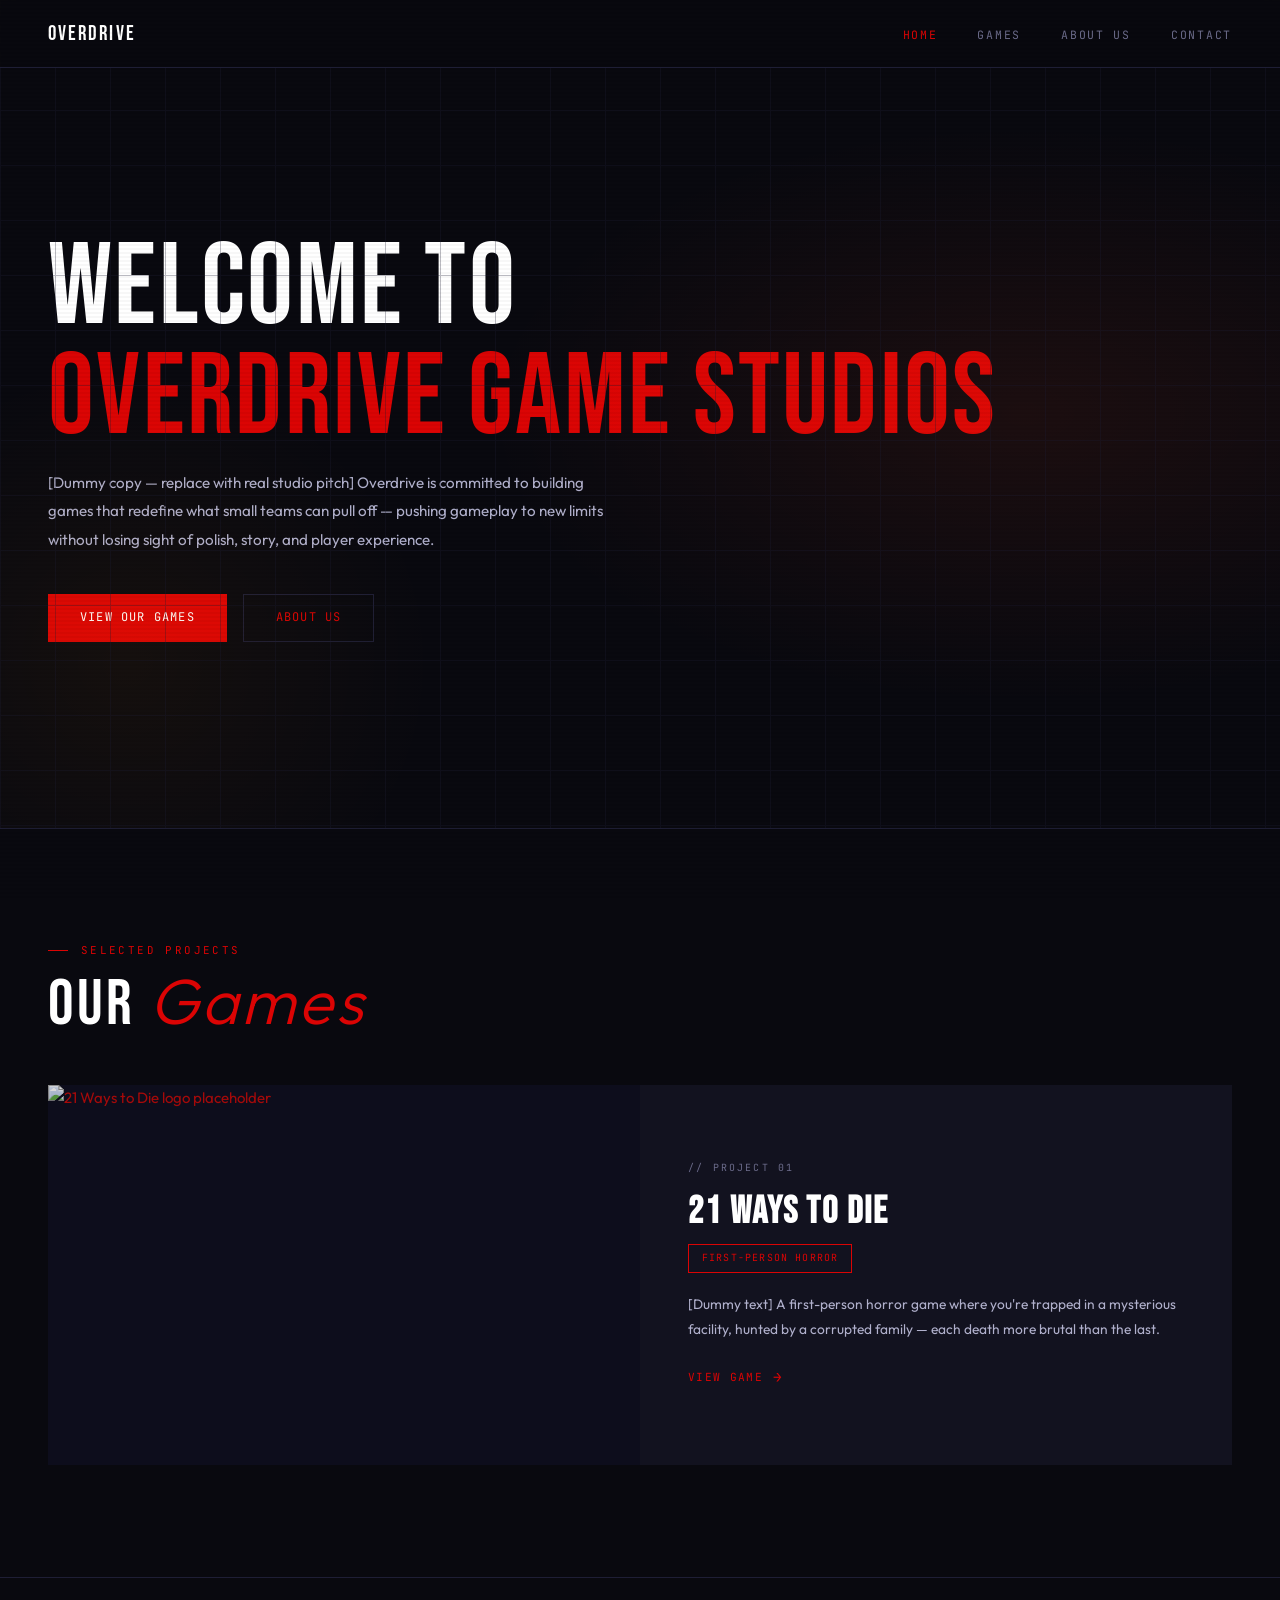
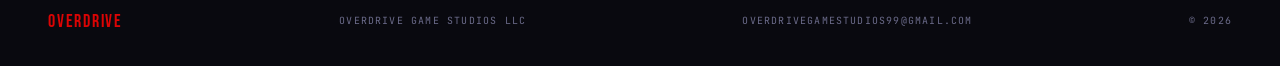
==== index.html @ 9da8c762 "Update index.html" ====
<!DOCTYPE html>
<html lang="en">
<head>
<meta charset="UTF-8"/>
<meta name="viewport" content="width=device-width,initial-scale=1.0"/>
<title>Overdrive Game Studios</title>
<link href="https://fonts.googleapis.com/css2?family=Bebas+Neue&family=Outfit:wght@300;400;500;600&family=JetBrains+Mono:wght@300;400;500&display=swap" rel="stylesheet"/>
<link rel="stylesheet" href="styles.css"/>
</head>
<body>

<nav>
  <a href="index.html" class="nav-logo">
    <img src="https://static.wixstatic.com/media/e54274_16ae863a0cc0450b8e6d7e84aead2220~mv2.png" alt="Overdrive logo placeholder" onerror="this.style.display='none'"/>
    <span>OVERDRIVE</span>
  </a>
  <ul class="nav-links">
    <li><a href="index.html" class="active">Home</a></li>
    <li><a href="games.html">Games</a></li>
    <li><a href="about.html">About Us</a></li>
    <li><a href="contact.html">Contact</a></li>
  </ul>
</nav>

<section id="hero">
  <div class="hero-noise"></div>
  <div class="hero-grid-bg"></div>
  <div class="hero-name">WELCOME TO<br/><span>OVERDRIVE GAME STUDIOS</span></div>
  <p class="hero-desc">[Dummy copy — replace with real studio pitch] Overdrive is committed to building games that redefine what small teams can pull off — pushing gameplay to new limits without losing sight of polish, story, and player experience.</p>
  <div class="hero-ctas">
    <a href="games.html" class="btn btn-primary">View Our Games</a>
    <a href="about.html" class="btn btn-secondary">About Us</a>
  </div>
</section>

<section id="work">
  <div class="section-eyebrow">Selected Projects</div>
  <div class="section-title" style="margin-bottom:3rem;">Our <em>Games</em></div>

  <div class="projects-list">
    <a href="games.html#21-ways-to-die" class="project-row">
      <div class="project-img-area">
        <img src="https://static.wixstatic.com/media/e54274_16ae863a0cc0450b8e6d7e84aead2220~mv2.png" alt="21 Ways to Die logo placeholder"/>
      </div>
      <div class="project-info">
        <div class="project-index">// Project 01</div>
        <h2>21 Ways To Die</h2>
        <div class="project-genre">First-Person Horror</div>
        <p class="project-desc">[Dummy text] A first-person horror game where you're trapped in a mysterious facility, hunted by a corrupted family — each death more brutal than the last.</p>
        <span class="view-btn">View Game</span>
      </div>
    </a>
</section>

<footer>
  <span class="footer-logo">OVERDRIVE</span>
  <span class="meta">Overdrive Game Studios LLC</span>
  <span class="meta">overdrivegamestudios99@gmail.com</span>
  <span class="meta">© 2026</span>
</footer>

</body>
</html>
---- styles.css ----
:root {
  --bg: #09090f;
  --surface: #0f0f1a;
  --card: #12121f;
  --border: #1e1e35;
  --accent: #db0404;
  --accent2: #db0404;
  --text: #db0404;
  --muted: #6b6b8a;
  --light: #b0b0cc;
}

*, *::before, *::after { box-sizing: border-box; margin: 0; padding: 0; }
html { scroll-behavior: smooth; }

body {
  background: var(--bg);
  color: var(--text);
  font-family: 'Outfit', sans-serif;
  font-size: 15px;
  line-height: 1.7;
  overflow-x: hidden;
}

body::before {
  content: '';
  position: fixed;
  inset: 0;
  background: repeating-linear-gradient(0deg, transparent, transparent 2px, rgba(0,0,0,0.03) 2px, rgba(0,0,0,0.03) 4px);
  pointer-events: none;
  z-index: 1000;
}

/* ── NAV ── */
nav {
  position: fixed;
  top: 0; left: 0; right: 0;
  z-index: 500;
  display: flex;
  align-items: center;
  justify-content: space-between;
  padding: 1rem 3rem;
  background: rgba(9,9,15,0.92);
  backdrop-filter: blur(20px);
  border-bottom: 1px solid var(--border);
}

.nav-logo {
  display: flex;
  align-items: center;
  gap: .7rem;
  text-decoration: none;
  color: var(--accent);
}
.nav-logo img { height: 28px; width: 28px; object-fit: contain; }
.nav-logo span {
  font-family: 'Bebas Neue', sans-serif;
  font-size: 1.3rem;
  letter-spacing: .1em;
  color: #fff;
}

.nav-links { display: flex; gap: 2.5rem; list-style: none; }
.nav-links a {
  font-family: 'JetBrains Mono', monospace;
  color: var(--muted);
  text-decoration: none;
  font-size: .72rem;
  letter-spacing: .15em;
  text-transform: uppercase;
  transition: color .2s;
}
.nav-links a:hover, .nav-links a.active { color: var(--accent); }

/* ── GENERIC SECTION ── */
section { padding: 7rem 3rem; border-top: 1px solid var(--border); }
section:first-of-type { border-top: none; }

.section-eyebrow {
  font-family: 'JetBrains Mono', monospace;
  font-size: .68rem;
  letter-spacing: .22em;
  text-transform: uppercase;
  color: var(--accent);
  margin-bottom: .6rem;
  display: flex;
  align-items: center;
  gap: .8rem;
}
.section-eyebrow::before { content:''; display:block; width:20px; height:1px; background:var(--accent); }

.section-title {
  font-family: 'Bebas Neue', sans-serif;
  font-size: clamp(2.5rem, 5vw, 4.5rem);
  line-height: 1;
  letter-spacing: .05em;
  color: #fff;
}
.section-title em { font-style: italic; color: var(--accent2); font-family: 'Outfit', sans-serif; font-weight: 300; }

.btn {
  display: inline-flex;
  align-items: center;
  gap: .5rem;
  padding: .8rem 2rem;
  font-family: 'JetBrains Mono', monospace;
  font-size: .75rem;
  letter-spacing: .1em;
  text-transform: uppercase;
  cursor: pointer;
  transition: all .2s;
  border: none;
  text-decoration: none;
}
.btn-primary { background: var(--accent); color: #fff; }
.btn-primary:hover { background: #ff6640; transform: translateY(-2px); }
.btn-secondary { background: transparent; color: var(--text); border: 1px solid var(--border); }
.btn-secondary:hover { border-color: var(--accent); color: var(--accent); transform: translateY(-2px); }

/* ── HERO (home) ── */
#hero {
  min-height: 92vh;
  display: flex;
  flex-direction: column;
  justify-content: center;
  padding: 8rem 3rem 5rem;
  position: relative;
  overflow: hidden;
}
.hero-noise {
  position: absolute; inset: 0;
  background-image:
    radial-gradient(ellipse 60% 50% at 80% 50%, rgba(255,77,28,.08) 0%, transparent 70%),
    radial-gradient(ellipse 40% 60% at 10% 80%, rgba(255,149,0,.05) 0%, transparent 60%);
  pointer-events: none;
}
.hero-grid-bg {
  position: absolute; inset: 0;
  background-image:
    linear-gradient(var(--border) 1px, transparent 1px),
    linear-gradient(90deg, var(--border) 1px, transparent 1px);
  background-size: 55px 55px;
  opacity: .3;
  pointer-events: none;
}
.hero-eyebrow {
  font-family: 'JetBrains Mono', monospace;
  font-size: .7rem;
  letter-spacing: .25em;
  text-transform: uppercase;
  color: var(--accent);
  margin-bottom: 1.5rem;
  display: flex; align-items: center; gap: 1rem;
}
.hero-eyebrow::before { content: ''; display:block; width:40px; height:1px; background:var(--accent); }
.hero-name {
  font-family: 'Bebas Neue', sans-serif;
  font-size: clamp(3.2rem, 9vw, 7.5rem);
  line-height: .95;
  letter-spacing: .02em;
  color: #fff;
  margin-bottom: 1rem;
}
.hero-name span { color: var(--accent); }
.hero-desc {
  max-width: 560px;
  color: var(--light);
  font-size: .95rem;
  line-height: 1.85;
  margin-bottom: 2.5rem;
}
.hero-ctas { display: flex; gap: 1rem; flex-wrap: wrap; }

/* ── GAME / PROJECT ROWS ── */
.projects-list { display: flex; flex-direction: column; gap: 2px; background: var(--border); }
.project-row {
  background: var(--card);
  display: grid;
  grid-template-columns: 1fr 1fr;
  min-height: 380px;
  text-decoration: none;
  color: inherit;
  position: relative;
  overflow: hidden;
  transition: background .3s;
}
.project-row:hover { background: #15152a; }
.project-row:nth-child(even) { direction: rtl; }
.project-row:nth-child(even) > * { direction: ltr; }
.project-img-area {
  position: relative; overflow: hidden; min-height: 340px;
  background: #0d0d1c;
  display: flex; align-items: center; justify-content: center;
}
.project-img-area img {
  width: 100%; height: 100%; object-fit: cover;
  filter: saturate(.85) brightness(.85);
  transition: filter .4s, transform .5s;
}
.project-row:hover .project-img-area img { filter: saturate(1) brightness(1); transform: scale(1.03); }
.project-info { padding: 3rem; display: flex; flex-direction: column; justify-content: center; }
.project-index {
  font-family: 'JetBrains Mono', monospace; font-size: .62rem; letter-spacing: .22em;
  text-transform: uppercase; color: var(--muted); margin-bottom: 1rem;
}
.project-info h2 {
  font-family: 'Bebas Neue', sans-serif; font-size: clamp(1.8rem, 3vw, 2.6rem);
  letter-spacing: .05em; color: #fff; margin-bottom: .8rem; line-height: 1;
}
.project-genre {
  display: inline-flex; align-items: center; gap: .5rem;
  font-family: 'JetBrains Mono', monospace; font-size: .62rem; letter-spacing: .12em;
  text-transform: uppercase; padding: .3rem .8rem; border: 1px solid var(--accent);
  color: var(--accent); margin-bottom: 1.2rem; width: fit-content;
}
.project-desc { color: var(--light); font-size: .86rem; line-height: 1.8; margin-bottom: 1.5rem; }
.view-btn {
  display: inline-flex; align-items: center; gap: .6rem;
  font-family: 'JetBrains Mono', monospace; font-size: .7rem; letter-spacing: .12em;
  text-transform: uppercase; color: var(--accent2);
}
.view-btn::after { content: '→'; font-size: .9rem; }

/* ── TEAM ── */
.team-grid {
  display: grid;
  grid-template-columns: repeat(auto-fit, minmax(220px, 1fr));
  gap: 2px;
  background: var(--border);
}
.team-card { background: var(--card); padding: 2.5rem 2rem; text-align: center; }
.team-photo {
  width: 96px; height: 96px; border-radius: 50%;
  background: linear-gradient(135deg, #1a1a30, #0f0f1a);
  border: 1px solid var(--border);
  display: flex; align-items: center; justify-content: center;
  margin: 0 auto 1.2rem;
  font-family: 'Bebas Neue', sans-serif; font-size: 1.6rem; color: var(--muted);
}
.team-name { font-family: 'Bebas Neue', sans-serif; font-size: 1.3rem; letter-spacing: .05em; color: #fff; }
.team-role {
  font-family: 'JetBrains Mono', monospace; font-size: .65rem; letter-spacing: .12em;
  text-transform: uppercase; color: var(--accent); margin: .4rem 0 .8rem;
}
.team-bio { color: var(--light); font-size: .82rem; line-height: 1.7; }

/* ── ABOUT TEXT ── */
.about-inner { max-width: 780px; }
.about-inner p { color: var(--light); font-size: .95rem; line-height: 1.9; margin-bottom: 1.4rem; }
.about-inner p strong { color: #fff; }

.stats-row { display: grid; grid-template-columns: repeat(4, 1fr); gap: 1px; background: var(--border); margin-top: 3rem; max-width: 780px; }
.stat-item { background: var(--card); padding: 1.4rem; text-align: center; }
.stat-num { font-family: 'Bebas Neue', sans-serif; font-size: 2rem; color: var(--accent); display: block; line-height: 1; }
.stat-lbl { font-family: 'JetBrains Mono', monospace; font-size: .56rem; letter-spacing: .12em; text-transform: uppercase; color: var(--muted); }

/* ── FOOTER ── */
footer {
  border-top: 1px solid var(--border);
  padding: 1.8rem 3rem;
  display: flex;
  justify-content: space-between;
  align-items: center;
  flex-wrap: wrap;
  gap: .8rem;
}
.footer-logo { font-family: 'Bebas Neue', sans-serif; font-size: 1.1rem; letter-spacing: .1em; color: var(--accent); }
footer span.meta {
  font-family: 'JetBrains Mono', monospace; font-size: .62rem; letter-spacing: .12em;
  color: var(--muted); text-transform: uppercase;
}

/* ── RESPONSIVE ── */
@media (max-width: 860px) {
  nav { padding: 1rem 1.5rem; }
  section { padding: 4rem 1.5rem; }
  #hero { padding: 7rem 1.5rem 3rem; }
  .project-row { grid-template-columns: 1fr; }
  .project-row:nth-child(even) { direction: ltr; }
  .stats-row { grid-template-columns: repeat(2, 1fr); }
  footer { flex-direction: column; text-align: center; }
}
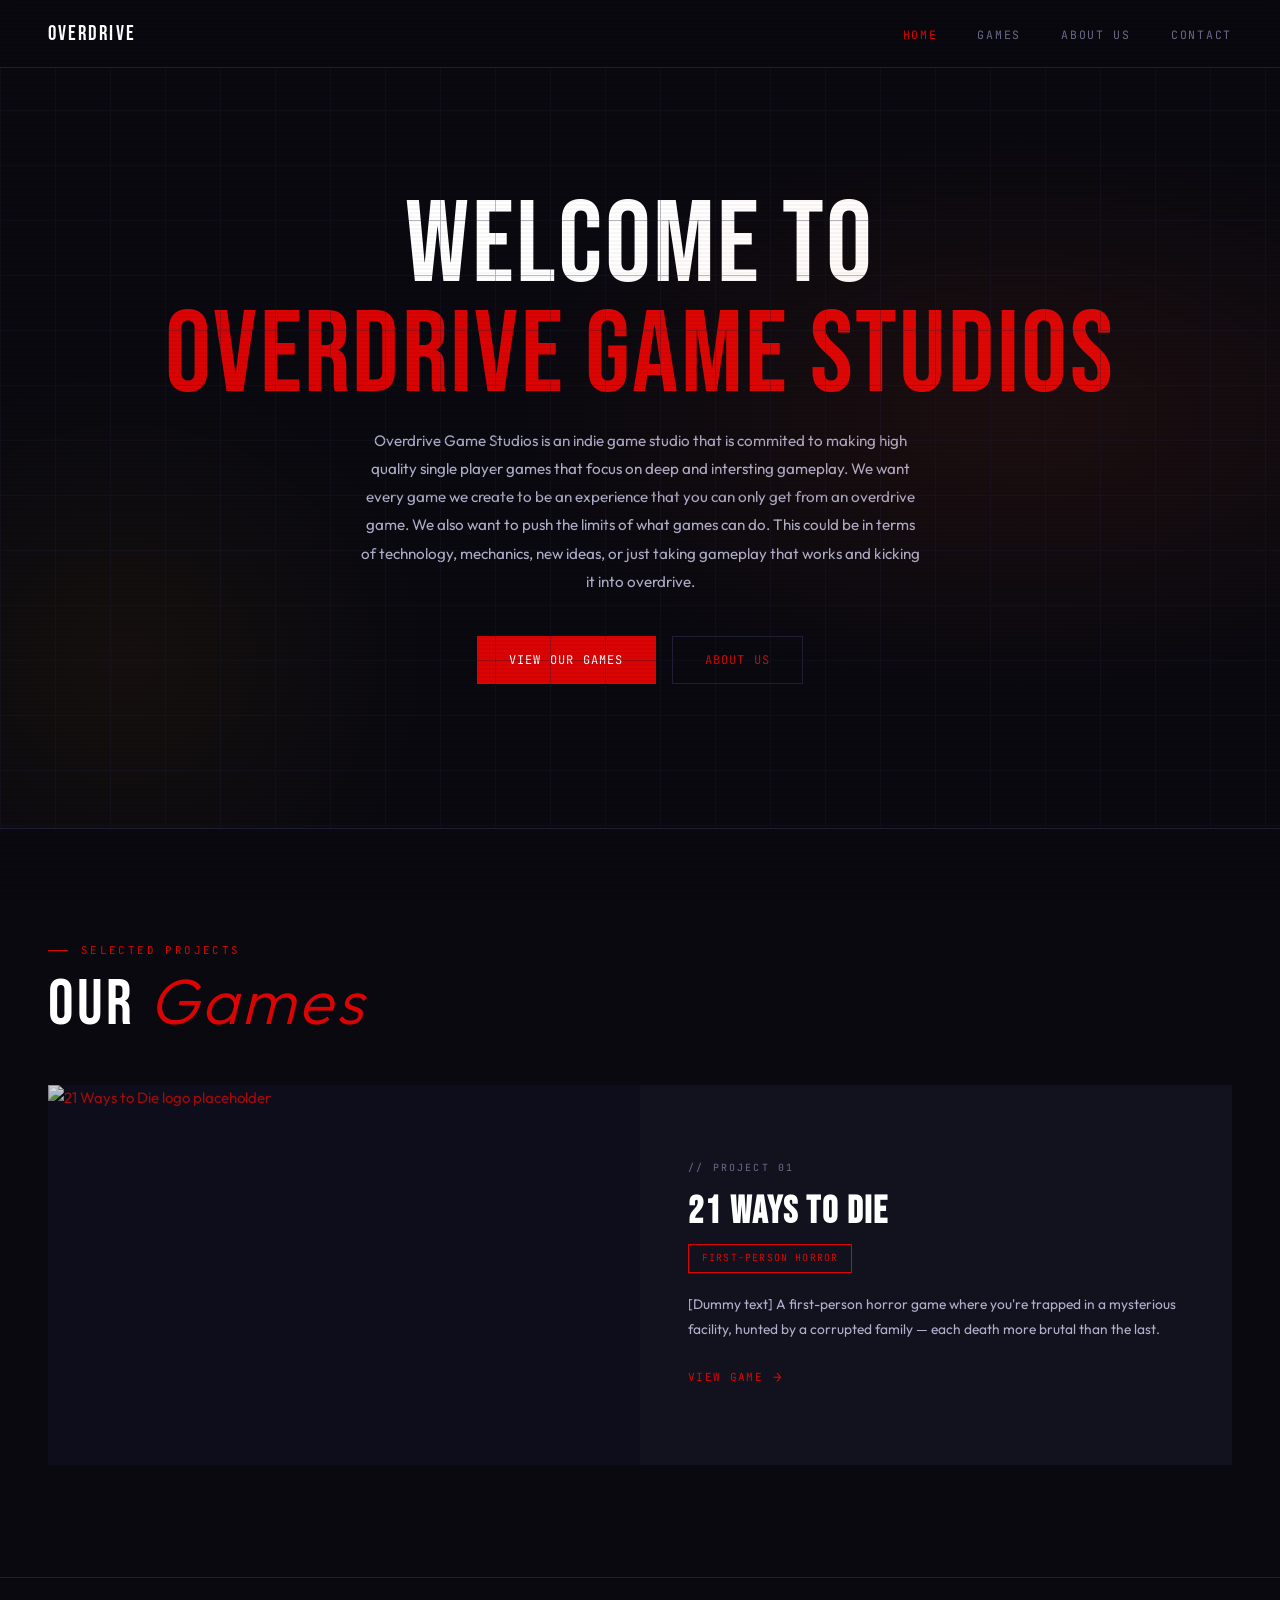
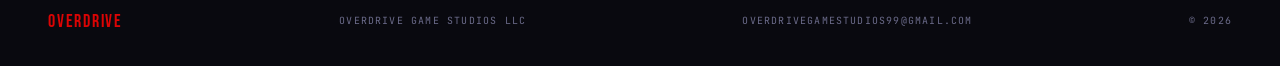
==== commit 72139453: "Update index.html" ====
--- a/index.html
+++ b/index.html
@@ -26,7 +26,7 @@
   <div class="hero-noise"></div>
   <div class="hero-grid-bg"></div>
   <div class="hero-name">WELCOME TO<br/><span>OVERDRIVE GAME STUDIOS</span></div>
-  <p class="hero-desc">[Dummy copy — replace with real studio pitch] Overdrive is committed to building games that redefine what small teams can pull off — pushing gameplay to new limits without losing sight of polish, story, and player experience.</p>
+  <p class="hero-desc">Overdrive Game Studios is an indie game studio that is commited to making high quality single player games that focus on deep and intersting gameplay. We want every game we create to be an experience that you can only get from an overdrive game. We also want to push the limits of what games can do. This could be in terms of technology, mechanics, new ideas, or just taking gameplay that works and kicking it into overdrive.</p>
   <div class="hero-ctas">
     <a href="games.html" class="btn btn-primary">View Our Games</a>
     <a href="about.html" class="btn btn-secondary">About Us</a>
--- a/styles.css
+++ b/styles.css
@@ -123,6 +123,8 @@
   display: flex;
   flex-direction: column;
   justify-content: center;
+  align-items: center;
+  text-align: center;
   padding: 8rem 3rem 5rem;
   position: relative;
   overflow: hidden;
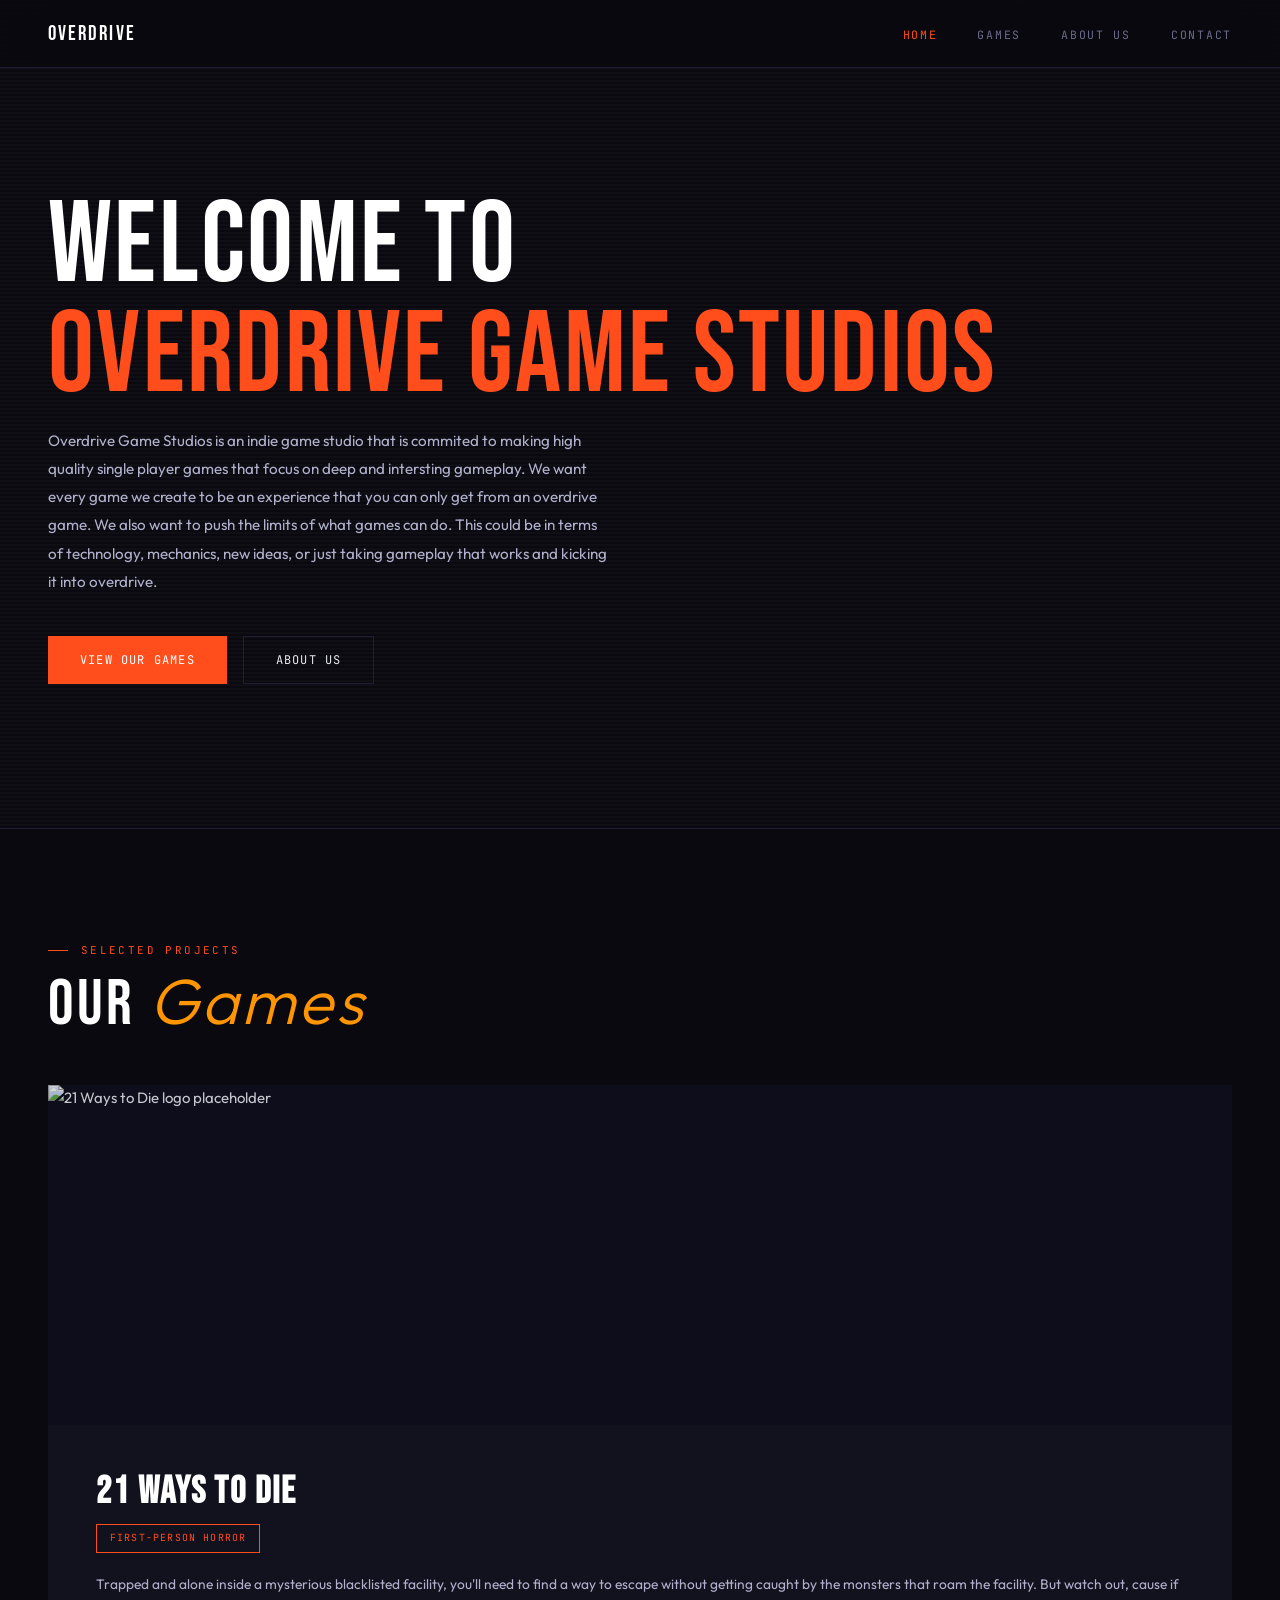
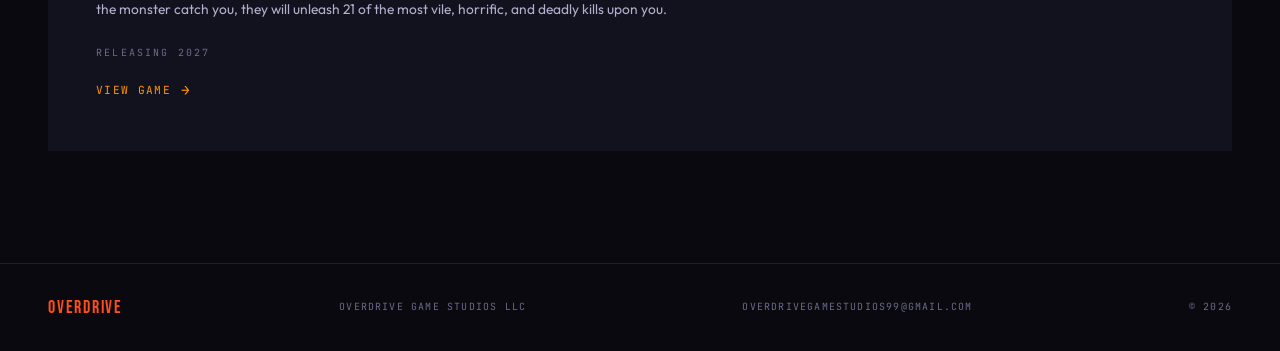
==== commit 9e2fc7f3: "Update index.html" ====
--- a/index.html
+++ b/index.html
@@ -43,10 +43,10 @@
         <img src="https://static.wixstatic.com/media/e54274_16ae863a0cc0450b8e6d7e84aead2220~mv2.png" alt="21 Ways to Die logo placeholder"/>
       </div>
       <div class="project-info">
-        <div class="project-index">// Project 01</div>
         <h2>21 Ways To Die</h2>
         <div class="project-genre">First-Person Horror</div>
-        <p class="project-desc">[Dummy text] A first-person horror game where you're trapped in a mysterious facility, hunted by a corrupted family — each death more brutal than the last.</p>
+        <p class="project-desc">Trapped and alone inside a mysterious blacklisted facility, you'll need to find a way to escape without getting caught by the monsters that roam the facility. But watch out, cause if the monster catch you, they will unleash 21 of the most vile, horrific, and deadly kills upon you.</p>
+        <div class="project-index">Releasing 2027</div>
         <span class="view-btn">View Game</span>
       </div>
     </a>
--- a/styles.css
+++ b/styles.css
@@ -3,9 +3,9 @@
   --surface: #0f0f1a;
   --card: #12121f;
   --border: #1e1e35;
-  --accent: #db0404;
-  --accent2: #db0404;
-  --text: #db0404;
+  --accent: #ff4d1c;
+  --accent2: #ff9500;
+  --text: #e8e8f0;
   --muted: #6b6b8a;
   --light: #b0b0cc;
 }
@@ -22,14 +22,14 @@
   overflow-x: hidden;
 }
 
-body::before {
+#hero::before {
   content: '';
-  position: fixed;
+  position: absolute;
   inset: 0;
-  background: repeating-linear-gradient(0deg, transparent, transparent 2px, rgba(0,0,0,0.03) 2px, rgba(0,0,0,0.03) 4px);
+  background: repeating-linear-gradient(0deg, transparent, transparent 2px, rgba(255,255,255,0.025) 2px, rgba(255,255,255,0.025) 4px);
   pointer-events: none;
-  z-index: 1000;
-}
+}
+#hero > * { position: relative; z-index: 1; }
 
 /* ── NAV ── */
 nav {
@@ -123,8 +123,6 @@
   display: flex;
   flex-direction: column;
   justify-content: center;
-  align-items: center;
-  text-align: center;
   padding: 8rem 3rem 5rem;
   position: relative;
   overflow: hidden;
@@ -132,18 +130,11 @@
 .hero-noise {
   position: absolute; inset: 0;
   background-image:
-    radial-gradient(ellipse 60% 50% at 80% 50%, rgba(255,77,28,.08) 0%, transparent 70%),
-    radial-gradient(ellipse 40% 60% at 10% 80%, rgba(255,149,0,.05) 0%, transparent 60%);
+    radial-gradient(ellipse 60% 50% at 80% 50%, rgba(255,77,28,.08) 0%, transparent 0%),
+    radial-gradient(ellipse 40% 60% at 10% 80%, rgba(255,149,0,.05) 0%, transparent 0%);
   pointer-events: none;
 }
-.hero-grid-bg {
-  position: absolute; inset: 0;
-  background-image:
-    linear-gradient(var(--border) 1px, transparent 1px),
-    linear-gradient(90deg, var(--border) 1px, transparent 1px);
-  background-size: 55px 55px;
-  opacity: .3;
-  pointer-events: none;
+
 }
 .hero-eyebrow {
   font-family: 'JetBrains Mono', monospace;
@@ -178,7 +169,7 @@
 .project-row {
   background: var(--card);
   display: grid;
-  grid-template-columns: 1fr 1fr;
+
   min-height: 380px;
   text-decoration: none;
   color: inherit;
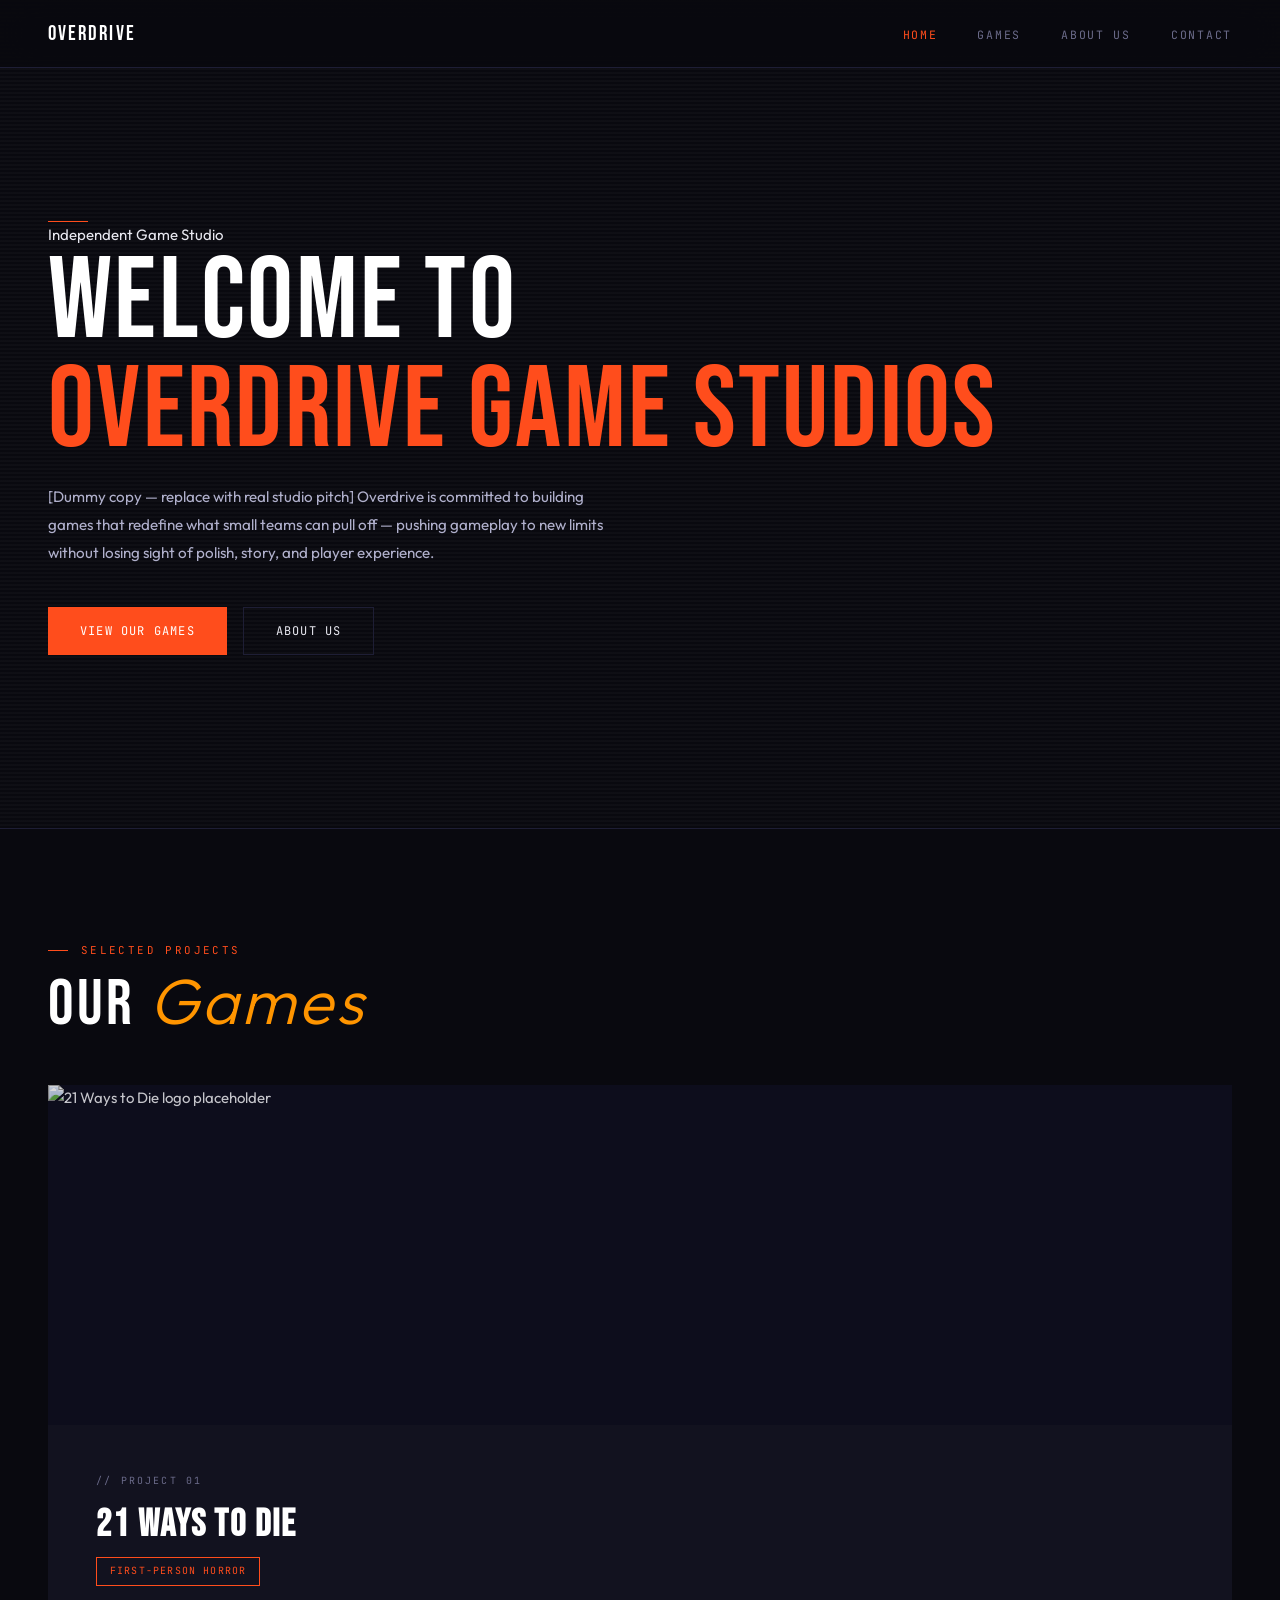
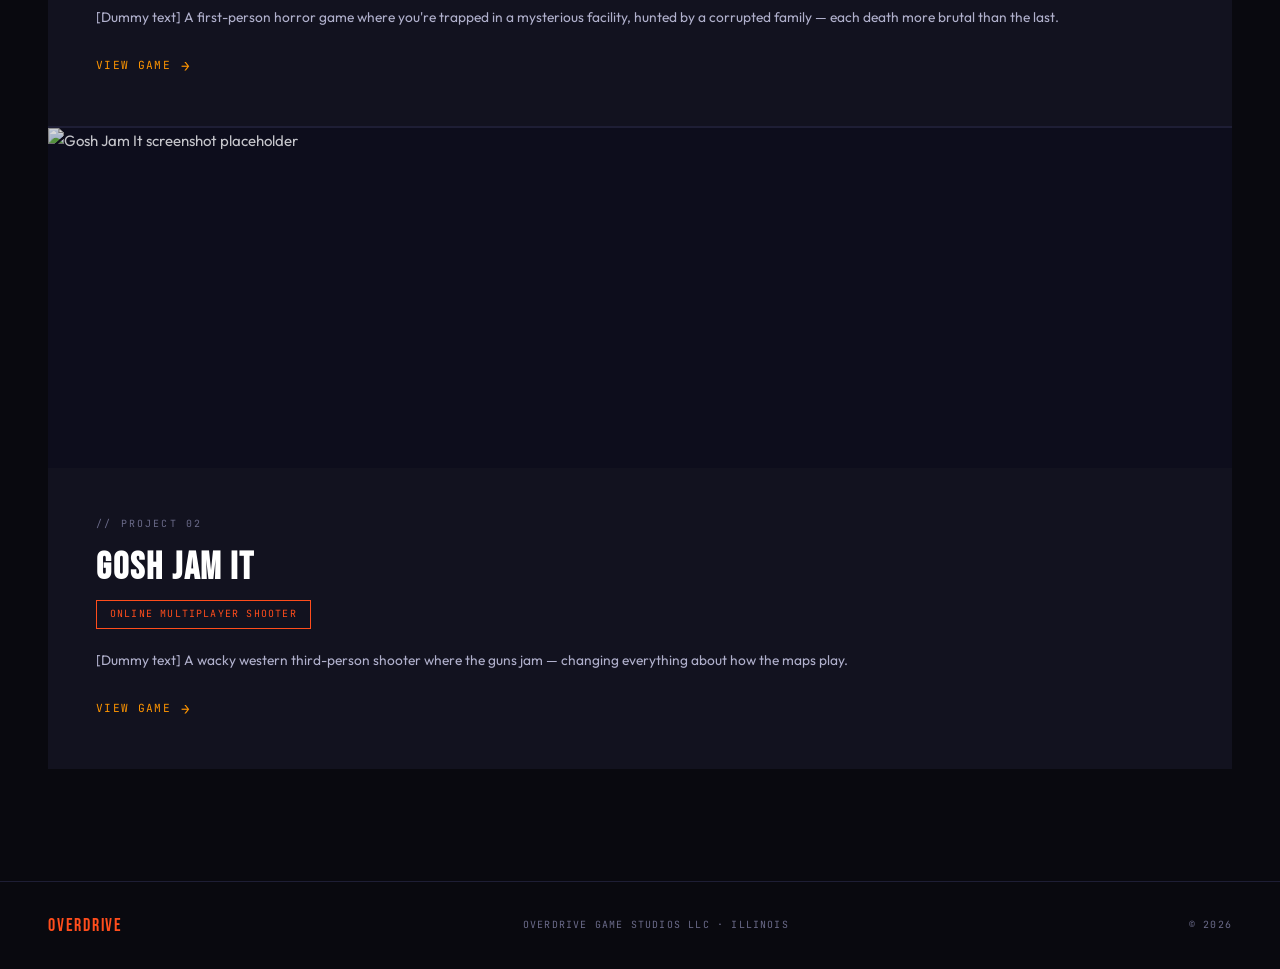
==== commit 7aed33f1: "Add files via upload" ====
--- a/index.html
+++ b/index.html
@@ -25,8 +25,9 @@
 <section id="hero">
   <div class="hero-noise"></div>
   <div class="hero-grid-bg"></div>
+  <div class="hero-eyebrow">Independent Game Studio</div>
   <div class="hero-name">WELCOME TO<br/><span>OVERDRIVE GAME STUDIOS</span></div>
-  <p class="hero-desc">Overdrive Game Studios is an indie game studio that is commited to making high quality single player games that focus on deep and intersting gameplay. We want every game we create to be an experience that you can only get from an overdrive game. We also want to push the limits of what games can do. This could be in terms of technology, mechanics, new ideas, or just taking gameplay that works and kicking it into overdrive.</p>
+  <p class="hero-desc">[Dummy copy — replace with real studio pitch] Overdrive is committed to building games that redefine what small teams can pull off — pushing gameplay to new limits without losing sight of polish, story, and player experience.</p>
   <div class="hero-ctas">
     <a href="games.html" class="btn btn-primary">View Our Games</a>
     <a href="about.html" class="btn btn-secondary">About Us</a>
@@ -38,24 +39,37 @@
   <div class="section-title" style="margin-bottom:3rem;">Our <em>Games</em></div>
 
   <div class="projects-list">
-    <a href="games.html#21-ways-to-die" class="project-row">
+    <a href="21-ways-to-die.html" class="project-row">
       <div class="project-img-area">
         <img src="https://static.wixstatic.com/media/e54274_16ae863a0cc0450b8e6d7e84aead2220~mv2.png" alt="21 Ways to Die logo placeholder"/>
       </div>
       <div class="project-info">
+        <div class="project-index">// Project 01</div>
         <h2>21 Ways To Die</h2>
         <div class="project-genre">First-Person Horror</div>
-        <p class="project-desc">Trapped and alone inside a mysterious blacklisted facility, you'll need to find a way to escape without getting caught by the monsters that roam the facility. But watch out, cause if the monster catch you, they will unleash 21 of the most vile, horrific, and deadly kills upon you.</p>
-        <div class="project-index">Releasing 2027</div>
+        <p class="project-desc">[Dummy text] A first-person horror game where you're trapped in a mysterious facility, hunted by a corrupted family — each death more brutal than the last.</p>
         <span class="view-btn">View Game</span>
       </div>
     </a>
+
+    <a href="games.html#gosh-jam-it" class="project-row">
+      <div class="project-img-area">
+        <img src="https://static.wixstatic.com/media/e54274_92b6bf2a180346e78749c975d8bf1def~mv2.png" alt="Gosh Jam It screenshot placeholder"/>
+      </div>
+      <div class="project-info">
+        <div class="project-index">// Project 02</div>
+        <h2>Gosh Jam It</h2>
+        <div class="project-genre">Online Multiplayer Shooter</div>
+        <p class="project-desc">[Dummy text] A wacky western third-person shooter where the guns jam — changing everything about how the maps play.</p>
+        <span class="view-btn">View Game</span>
+      </div>
+    </a>
+  </div>
 </section>
 
 <footer>
   <span class="footer-logo">OVERDRIVE</span>
-  <span class="meta">Overdrive Game Studios LLC</span>
-  <span class="meta">overdrivegamestudios99@gmail.com</span>
+  <span class="meta">Overdrive Game Studios LLC · Illinois</span>
   <span class="meta">© 2026</span>
 </footer>
 
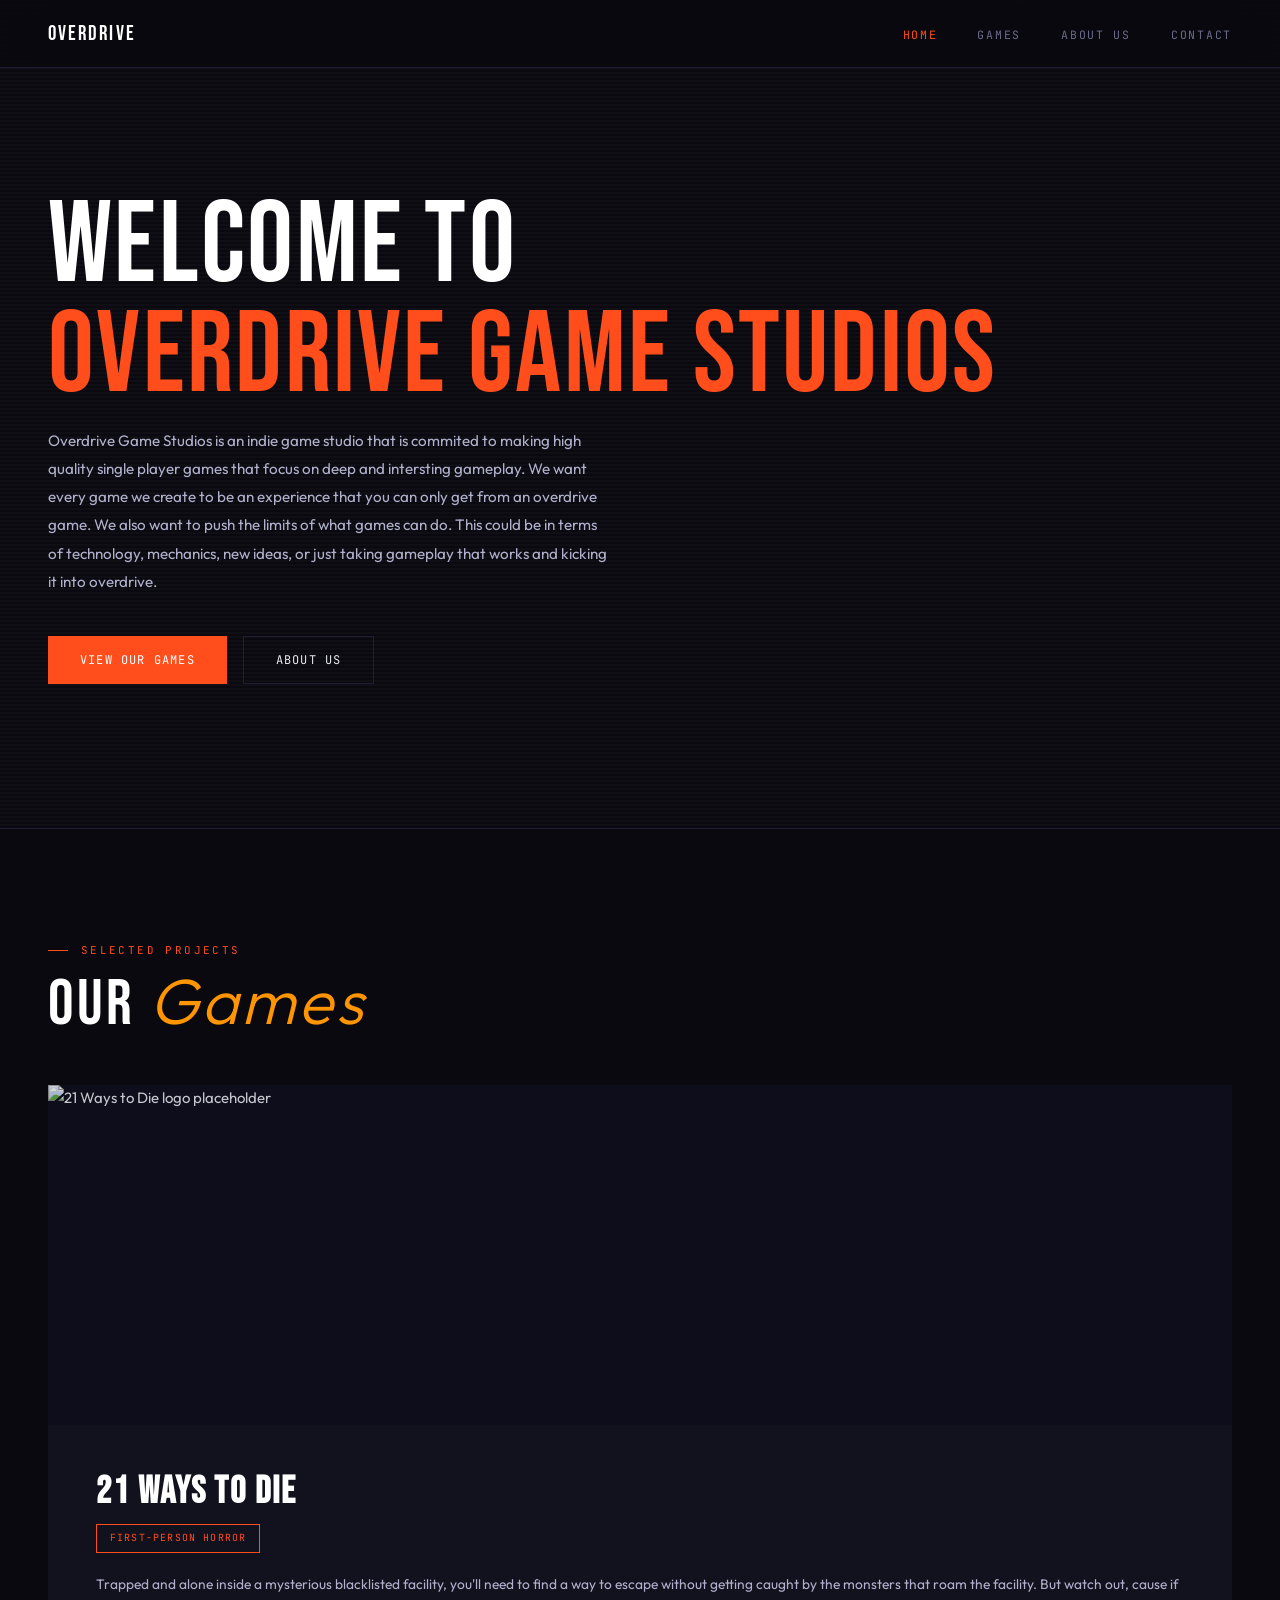
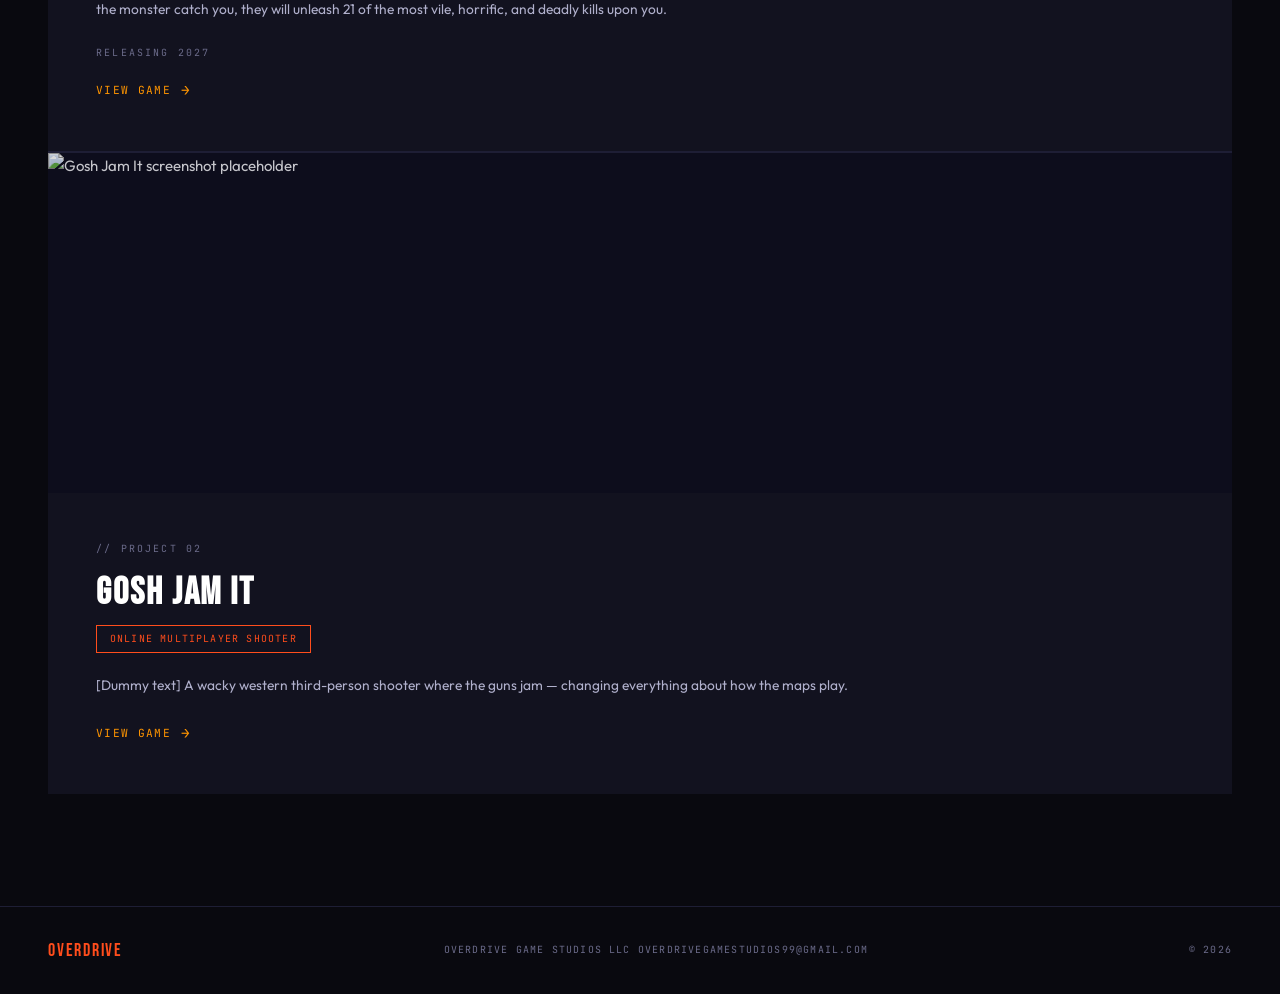
==== commit 449b34ff: "Update index.html" ====
--- a/index.html
+++ b/index.html
@@ -25,9 +25,8 @@
 <section id="hero">
   <div class="hero-noise"></div>
   <div class="hero-grid-bg"></div>
-  <div class="hero-eyebrow">Independent Game Studio</div>
   <div class="hero-name">WELCOME TO<br/><span>OVERDRIVE GAME STUDIOS</span></div>
-  <p class="hero-desc">[Dummy copy — replace with real studio pitch] Overdrive is committed to building games that redefine what small teams can pull off — pushing gameplay to new limits without losing sight of polish, story, and player experience.</p>
+  <p class="hero-desc">Overdrive Game Studios is an indie game studio that is commited to making high quality single player games that focus on deep and intersting gameplay. We want every game we create to be an experience that you can only get from an overdrive game. We also want to push the limits of what games can do. This could be in terms of technology, mechanics, new ideas, or just taking gameplay that works and kicking it into overdrive.</p>
   <div class="hero-ctas">
     <a href="games.html" class="btn btn-primary">View Our Games</a>
     <a href="about.html" class="btn btn-secondary">About Us</a>
@@ -44,10 +43,10 @@
         <img src="https://static.wixstatic.com/media/e54274_16ae863a0cc0450b8e6d7e84aead2220~mv2.png" alt="21 Ways to Die logo placeholder"/>
       </div>
       <div class="project-info">
-        <div class="project-index">// Project 01</div>
         <h2>21 Ways To Die</h2>
         <div class="project-genre">First-Person Horror</div>
-        <p class="project-desc">[Dummy text] A first-person horror game where you're trapped in a mysterious facility, hunted by a corrupted family — each death more brutal than the last.</p>
+        <p class="project-desc">Trapped and alone inside a mysterious blacklisted facility, you'll need to find a way to escape without getting caught by the monsters that roam the facility. But watch out, cause if the monster catch you, they will unleash 21 of the most vile, horrific, and deadly kills upon you.</p>
+        <div class="project-index">Releasing 2027</div>
         <span class="view-btn">View Game</span>
       </div>
     </a>
@@ -69,9 +68,9 @@
 
 <footer>
   <span class="footer-logo">OVERDRIVE</span>
-  <span class="meta">Overdrive Game Studios LLC · Illinois</span>
+  <span class="meta">Overdrive Game Studios LLC   overdrivegamestudios99@gmail.com</span>
   <span class="meta">© 2026</span>
 </footer>
-
+  
 </body>
 </html>
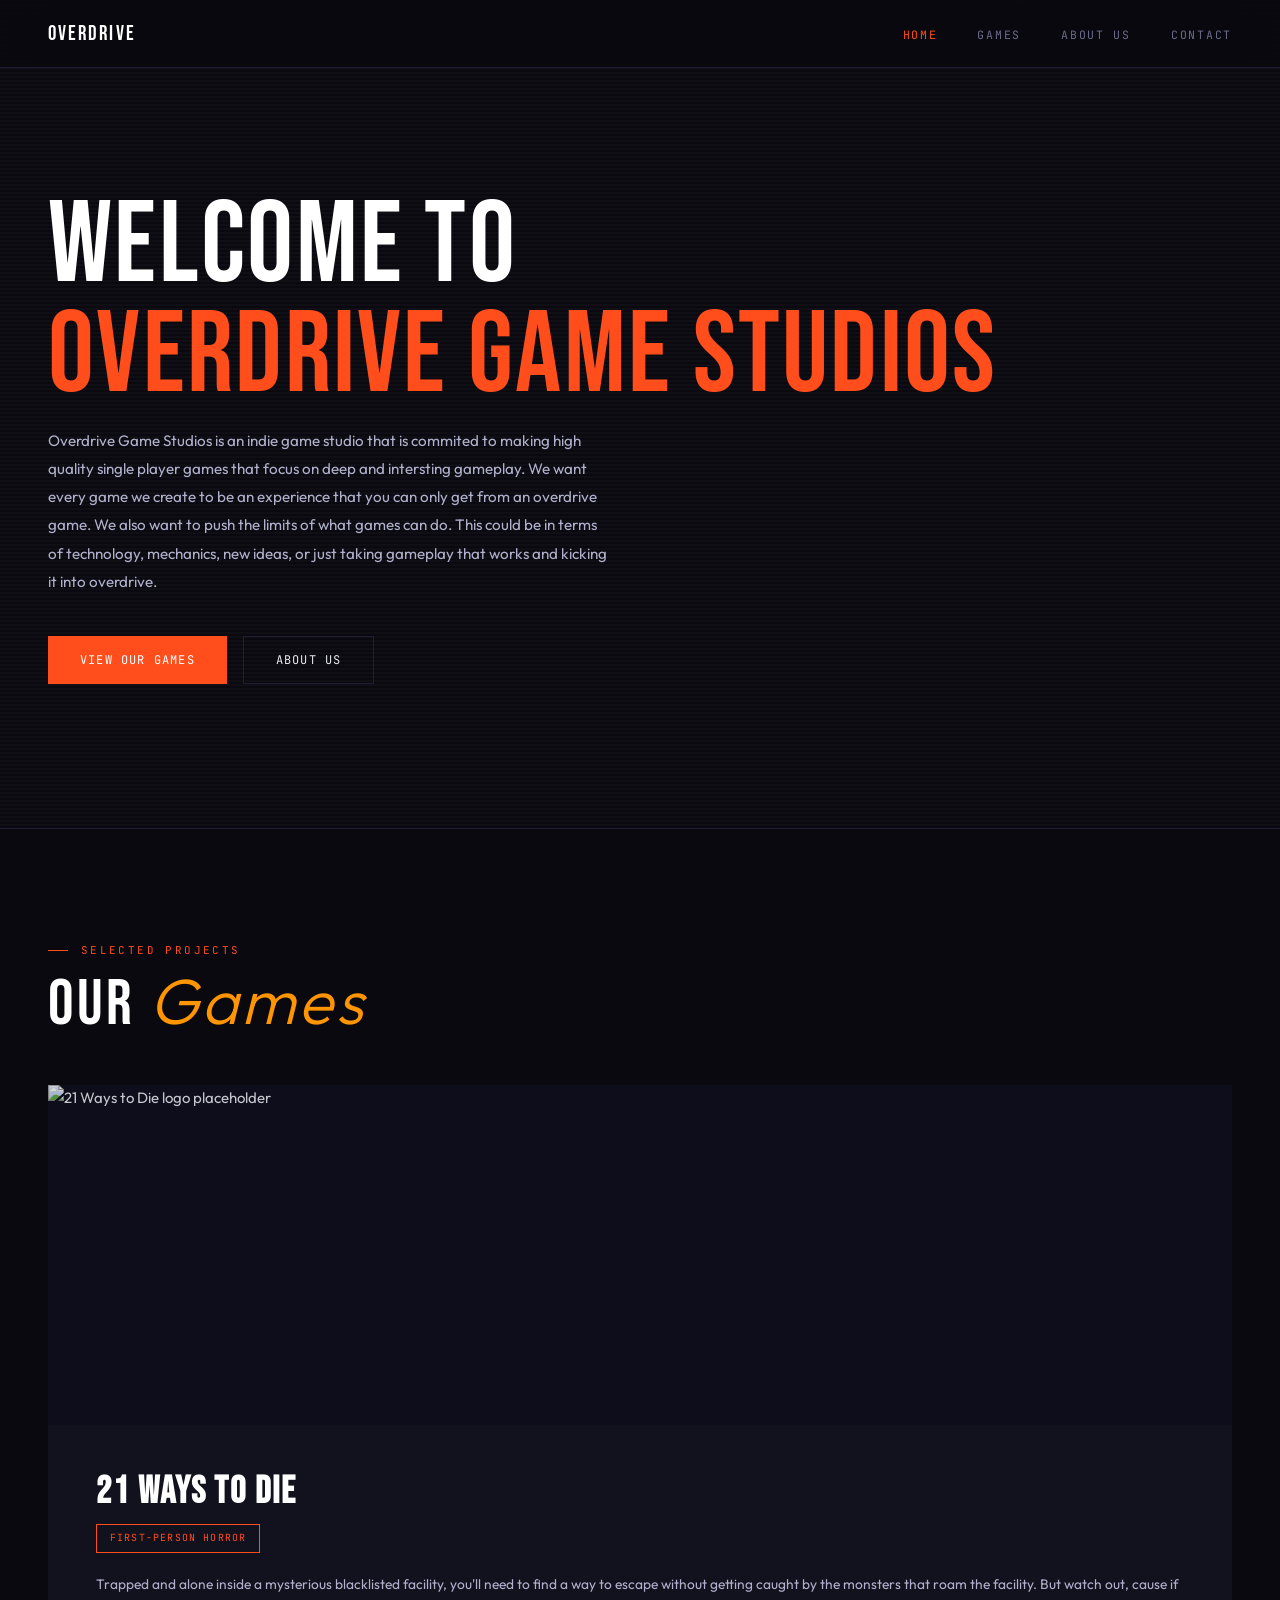
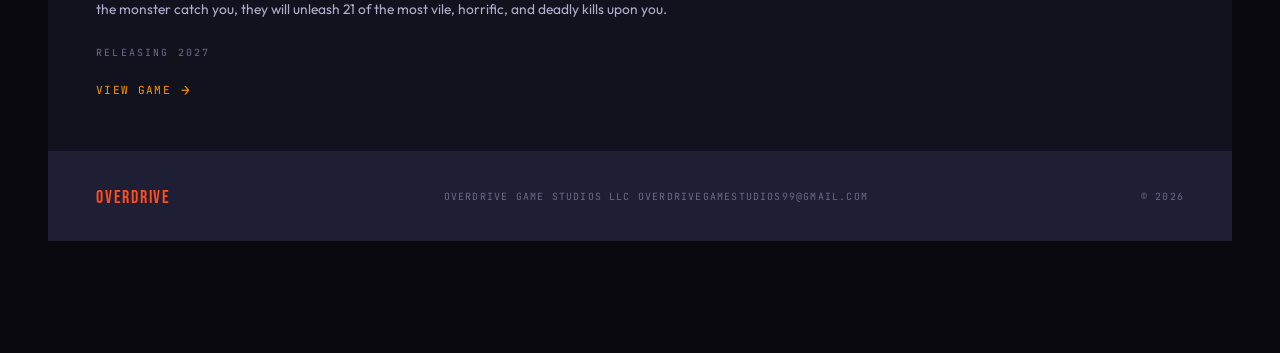
==== commit 1f599d3d: "Update index.html" ====
--- a/index.html
+++ b/index.html
@@ -51,21 +51,6 @@
       </div>
     </a>
 
-    <a href="games.html#gosh-jam-it" class="project-row">
-      <div class="project-img-area">
-        <img src="https://static.wixstatic.com/media/e54274_92b6bf2a180346e78749c975d8bf1def~mv2.png" alt="Gosh Jam It screenshot placeholder"/>
-      </div>
-      <div class="project-info">
-        <div class="project-index">// Project 02</div>
-        <h2>Gosh Jam It</h2>
-        <div class="project-genre">Online Multiplayer Shooter</div>
-        <p class="project-desc">[Dummy text] A wacky western third-person shooter where the guns jam — changing everything about how the maps play.</p>
-        <span class="view-btn">View Game</span>
-      </div>
-    </a>
-  </div>
-</section>
-
 <footer>
   <span class="footer-logo">OVERDRIVE</span>
   <span class="meta">Overdrive Game Studios LLC   overdrivegamestudios99@gmail.com</span>
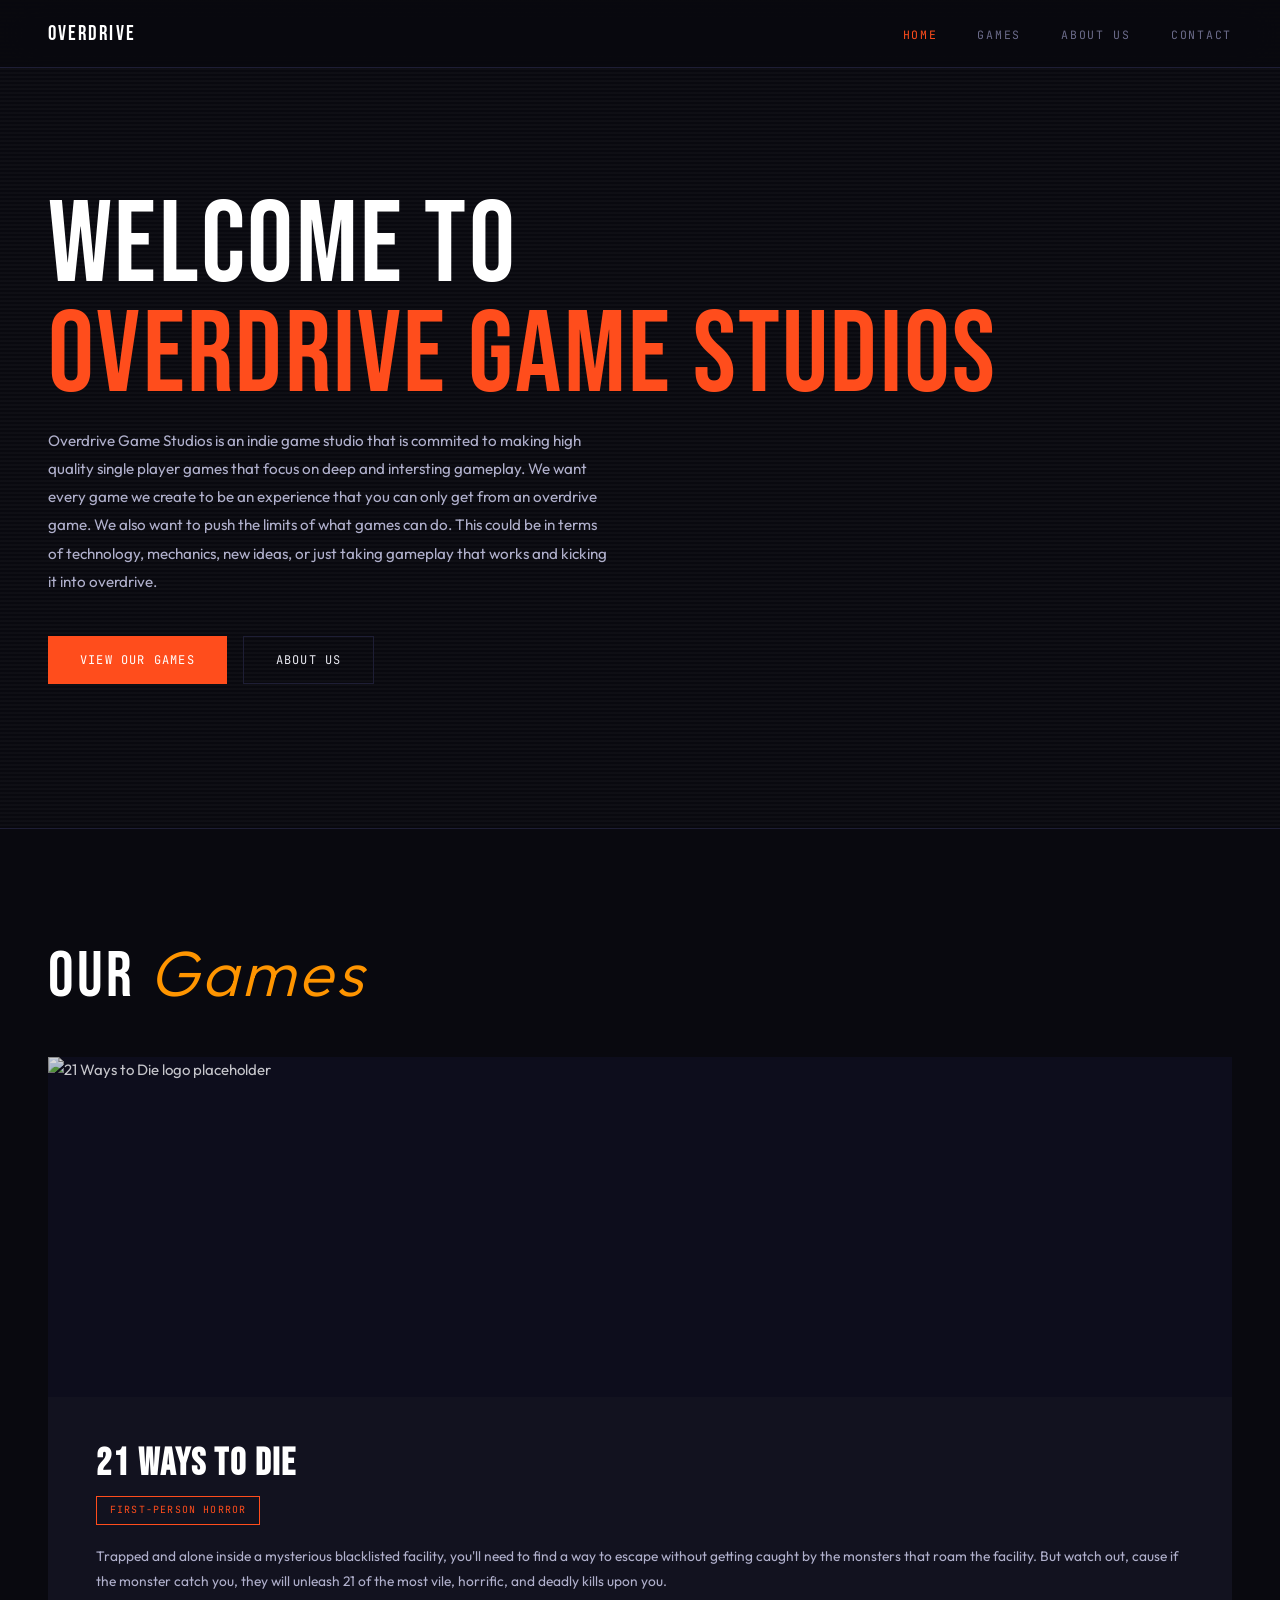
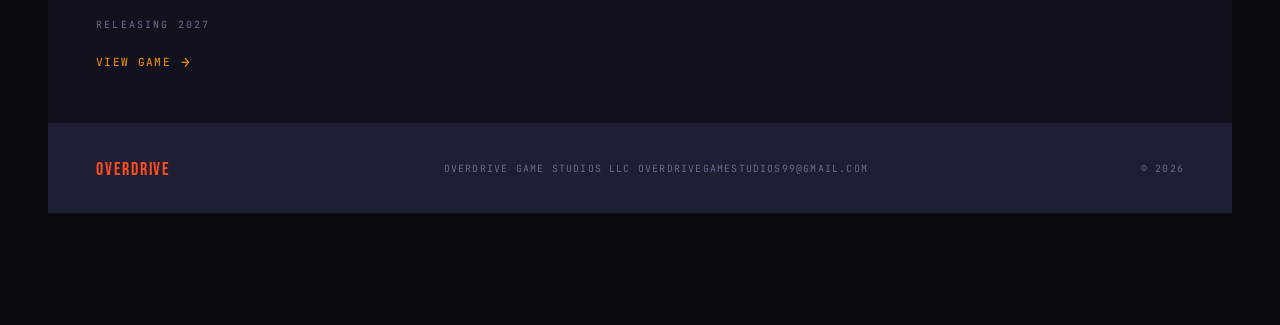
==== commit 2ce49b85: "Update index.html" ====
--- a/index.html
+++ b/index.html
@@ -34,7 +34,6 @@
 </section>
 
 <section id="work">
-  <div class="section-eyebrow">Selected Projects</div>
   <div class="section-title" style="margin-bottom:3rem;">Our <em>Games</em></div>
 
   <div class="projects-list">
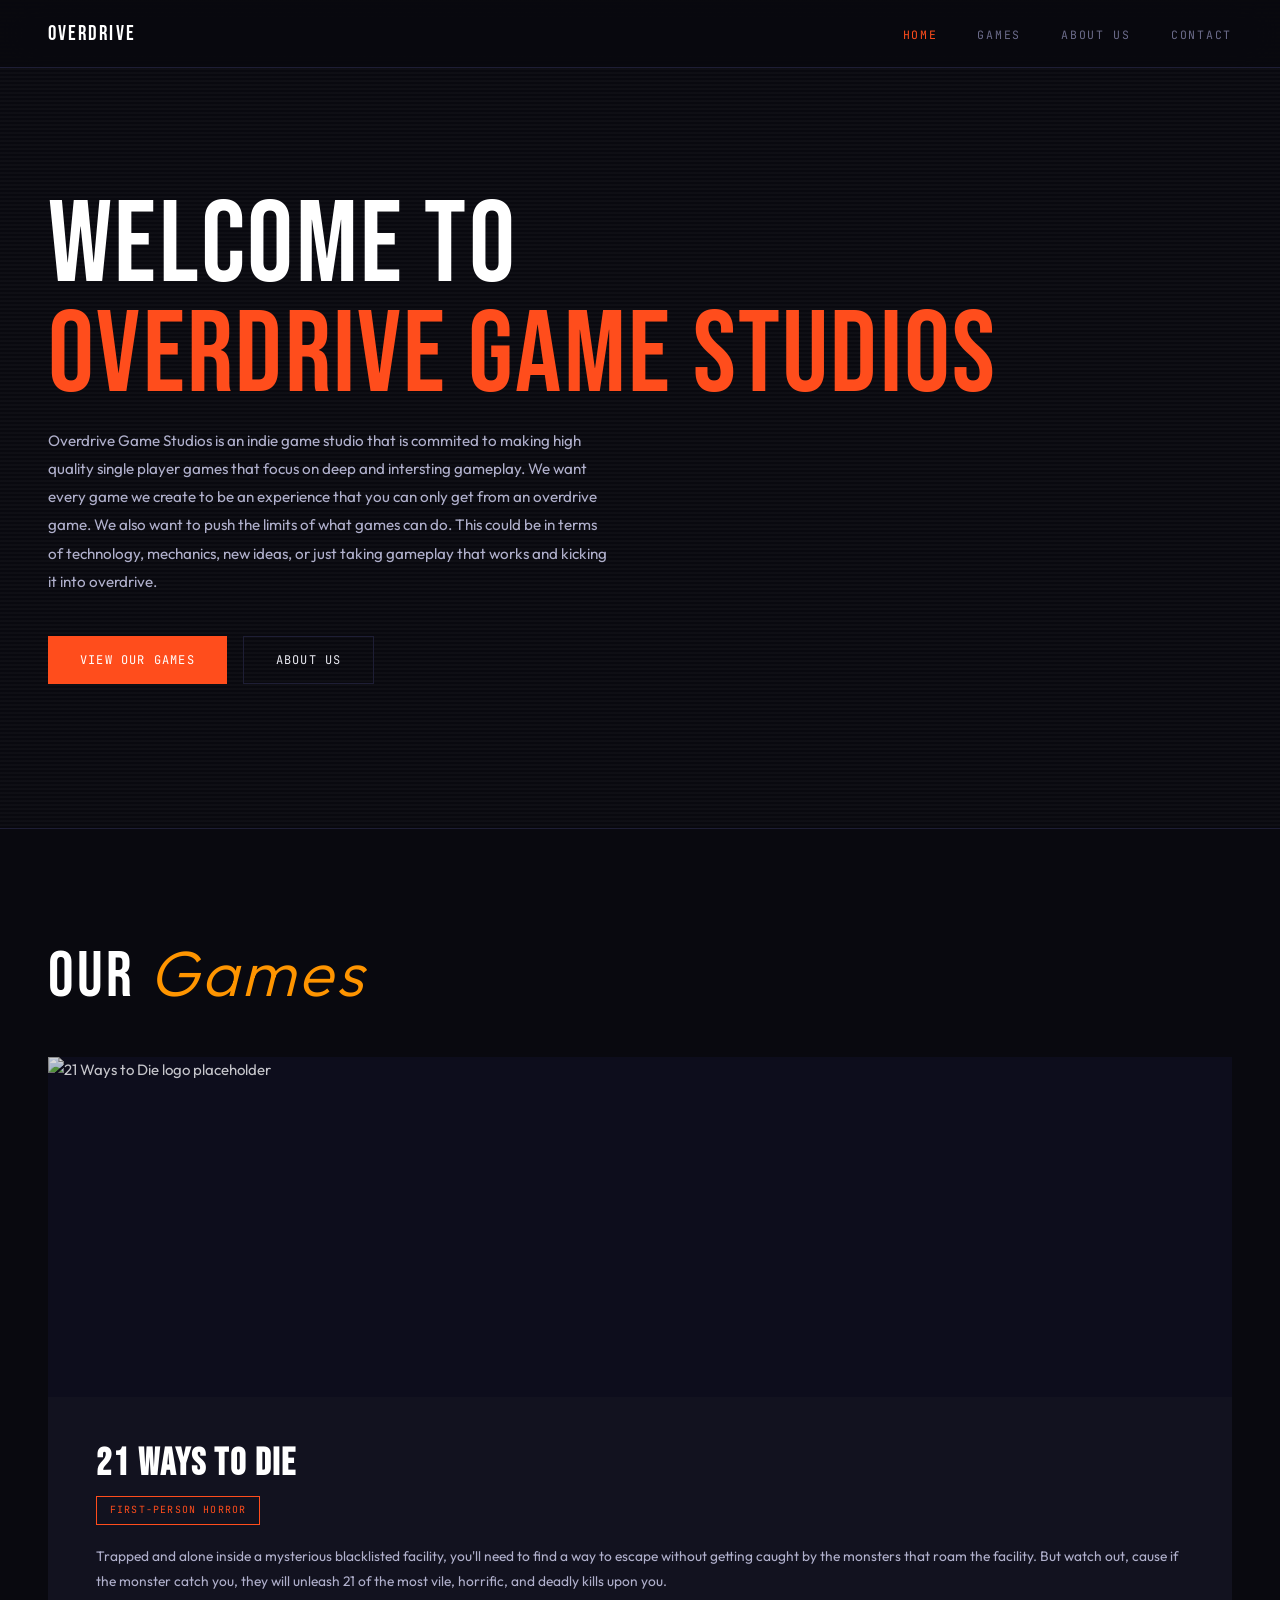
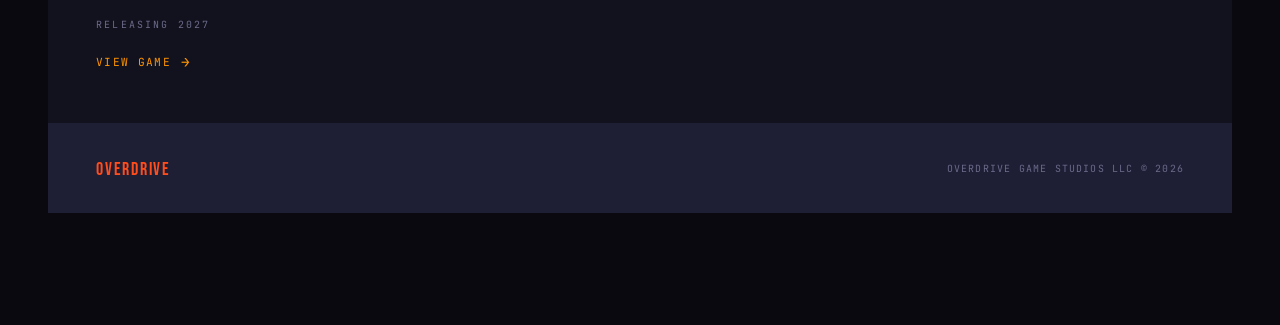
==== commit 80070e95: "Update index.html" ====
--- a/index.html
+++ b/index.html
@@ -52,7 +52,8 @@
 
 <footer>
   <span class="footer-logo">OVERDRIVE</span>
-  <span class="meta">Overdrive Game Studios LLC   overdrivegamestudios99@gmail.com</span>
+  <span class="meta">Overdrive Game Studios LLC 
+  <span overdrivegamestudios99@gmail.com</span>
   <span class="meta">© 2026</span>
 </footer>
   
